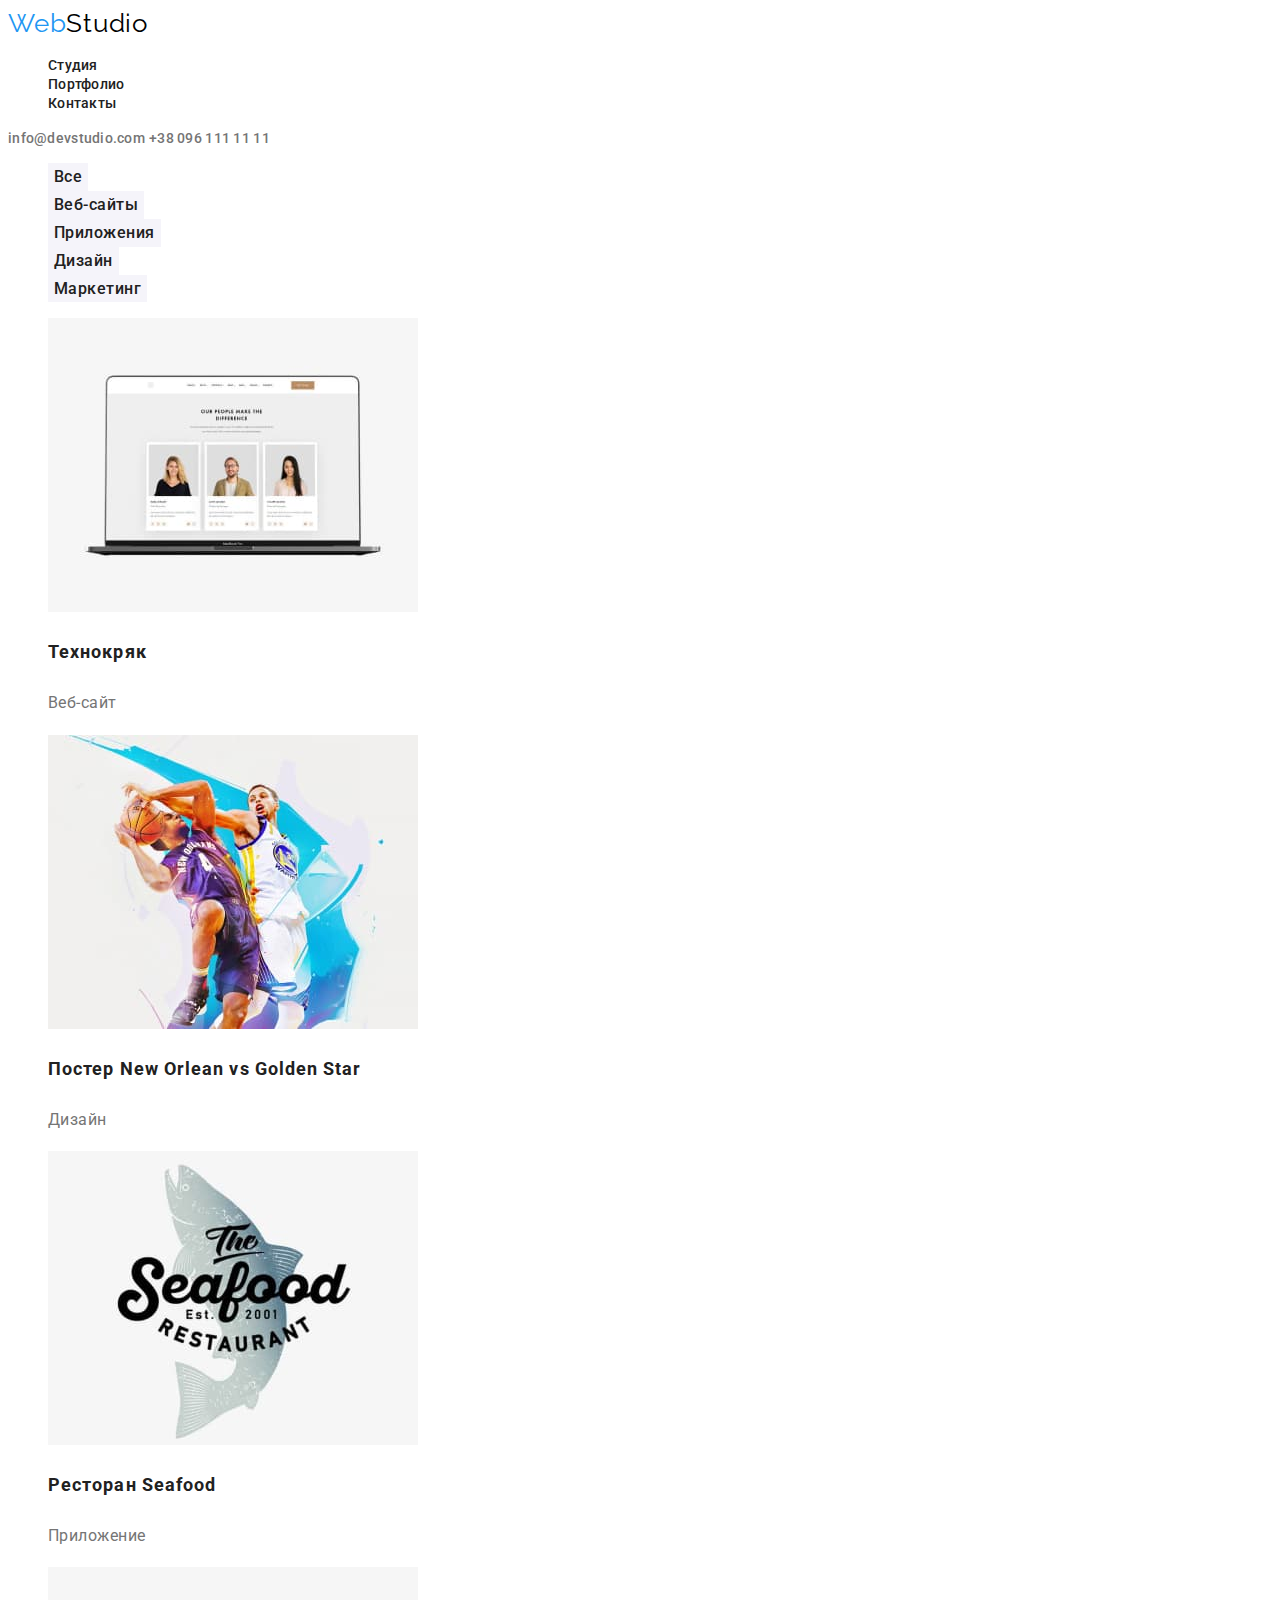
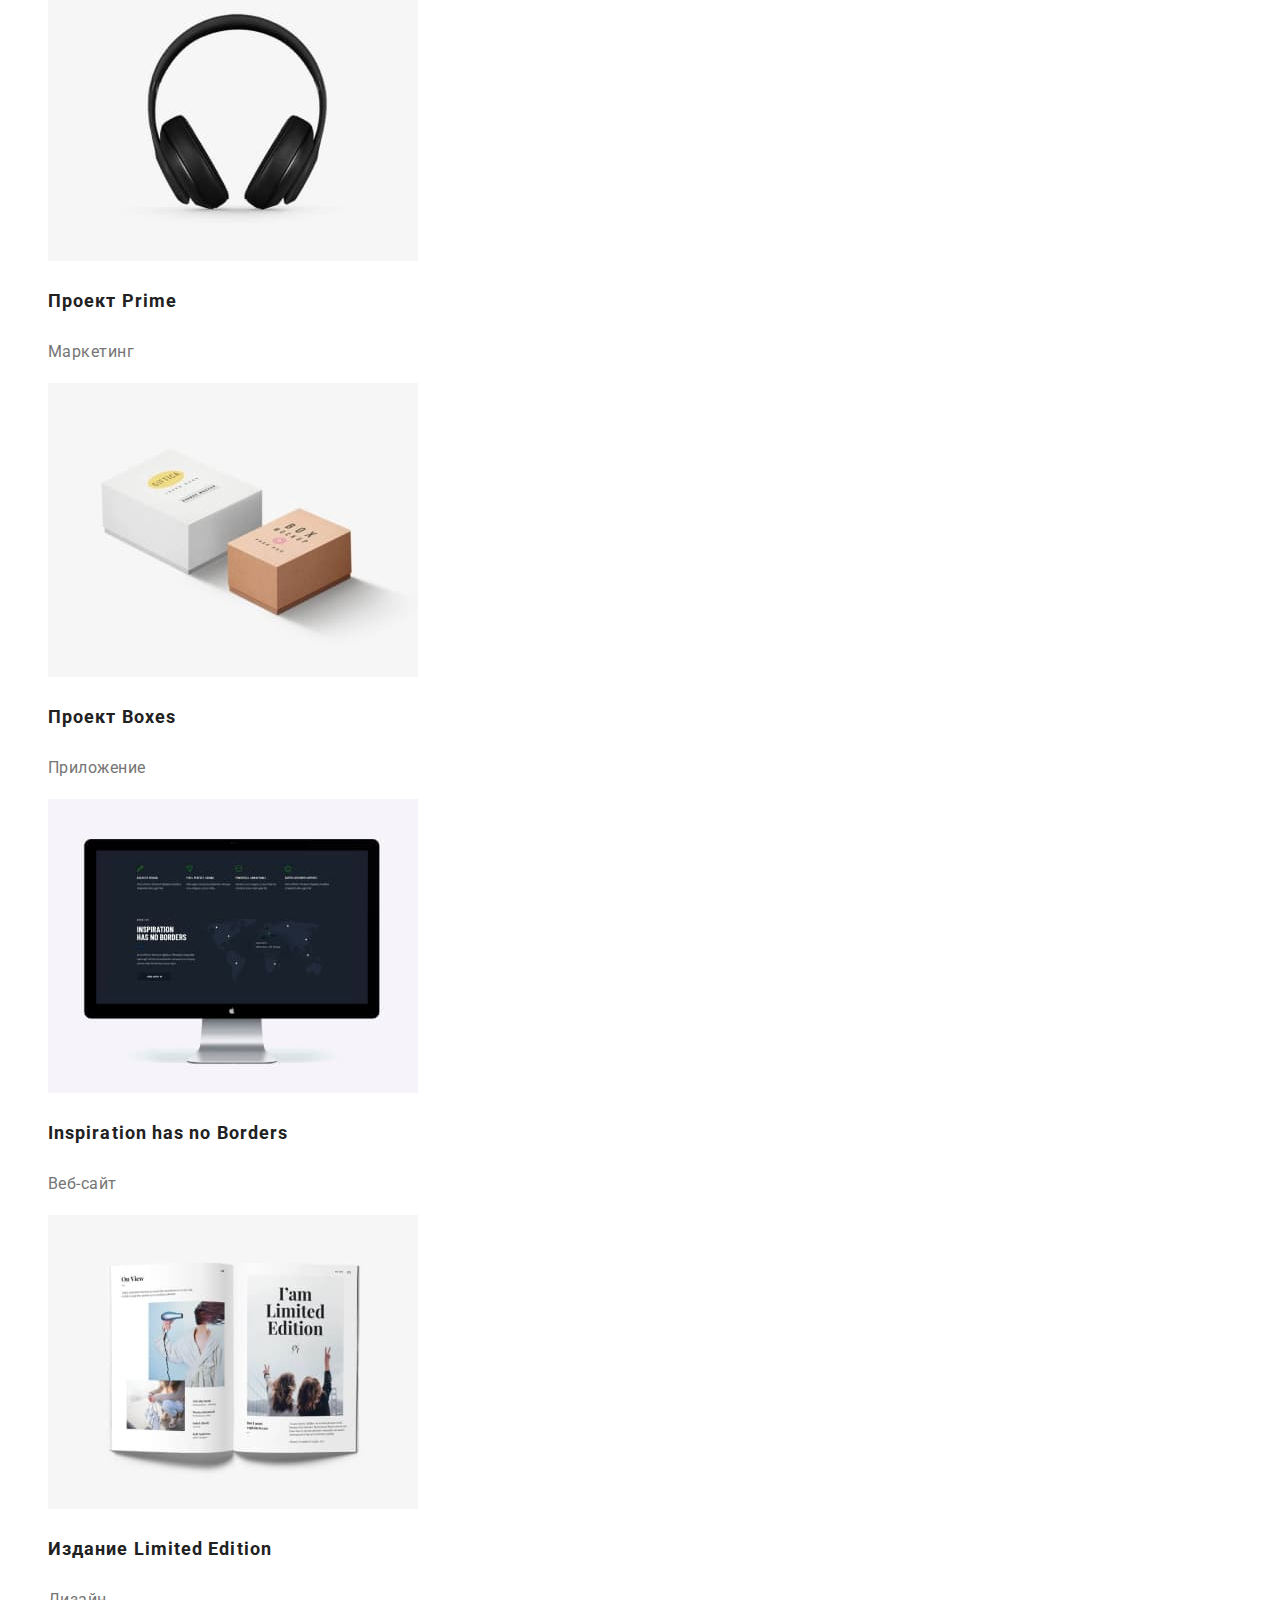
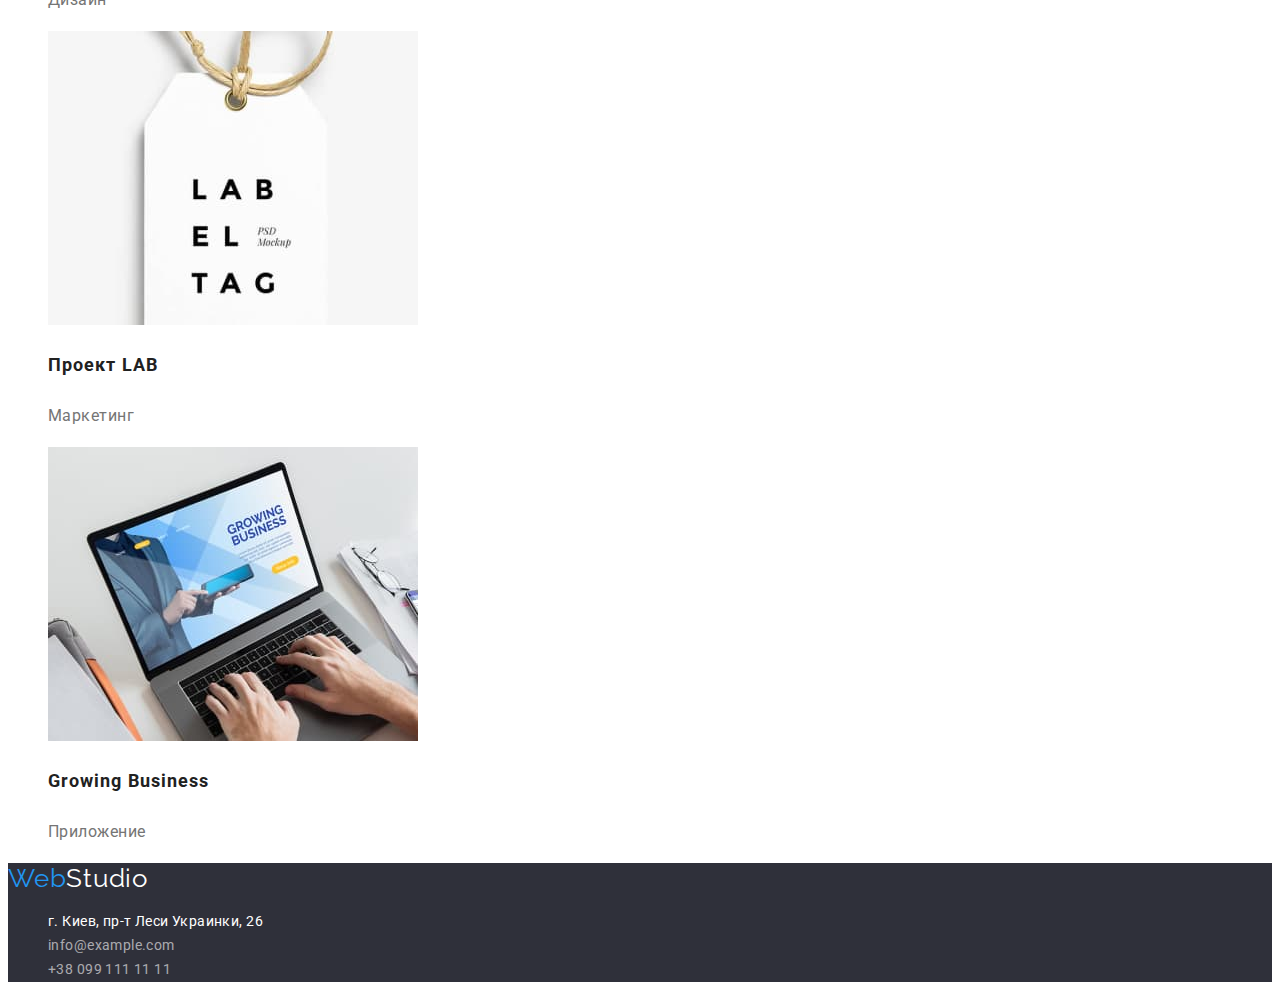
==== portfolio.html @ ba65e5e8 "створив репозіторій" ====
<!DOCTYPE html>
<html lang="ru">
    <head>
        <meta charset="UTF-8">
        <meta http-equiv="X-UA-Compatible" content="IE=edge">
        <meta name="viewport" content="width=device-width, initial-scale=1.0">
        <link rel="preconnect" href="https://fonts.googleapis.com">
        <link rel="preconnect" href="https://fonts.gstatic.com" crossorigin>
        <link href="https://fonts.googleapis.com/css2?family=Raleway:wght@700&family=Roboto:wght@400;500;700;900&display=swap"
            rel="stylesheet">
        <title>Document</title>
        <link rel="stylesheet" href="./css/styles.css">
    </head>
    <body>
        <!-- шапка сайта -->
        <header class="header">
            <a class="header-logo link" href="./index.html">
                <span class="logo-web logo">Web</span><span class="logo-studio logo">Studio</span></a>
            <nav class="header-nav">
                <ul class="header-list list">
                    <li class="header-item"><a href="./index.html" class="header-link link">Студия</a></li>
                    <li class="header-item"><a href="./portfolio.html" class="header-link link">Портфолио</a></li>
                    <li class="header-item"><a href="" class="header-link link">Контакты</a></li>
                </ul>
            </nav>
            <a href="mailto:info@devstudio.com" class="header-mail link">info@devstudio.com</a>
            <a href="tel:+380961111111" class="header-tel link">+38 096 111 11 11</a>
        </header>
        <main>
            <!-- список проектов -->
            <section class="projects">
                <h2 class="visually-hidden">наши проекты</h2>
                <ul class="projects-filters-list list">
                    <li class="projects-filters-item"><button class="projects-filters-btn" type="button">Все</button></li>
                    <li class="projects-filters-item"><button class="projects-filters-btn" type="button">Веб-сайты</button></li>
                    <li class="projects-filters-item"><button class="projects-filters-btn" type="button">Приложения</button></li>
                    <li class="projects-filters-item"><button class="projects-filters-btn" type="button">Дизайн</button></li>
                    <li class="projects-filters-item"><button class="projects-filters-btn" type="button">Маркетинг</button></li>
                </ul>
                <ul class="projects-works-list list">
                    <li class="projects-works-item">
                        <img src="./images/project1.jpg" alt="карточки сотрудников" width="370">
                        <h3 class="projects-works-title">Технокряк</h3>
                        <p class="projects-works-text">Веб-сайт</p>  
                    </li>
                    <li class="projects-works-item">
                        <img src="./images/project2.jpg" alt="баскетболисты" width="370">
                        <h3 class="projects-works-title">Постер New Orlean vs Golden Star</h3>
                        <p class="projects-works-text">Дизайн</p>
                    </li>
                    <li class="projects-works-item">
                        <img src="./images/project3.jpg" alt="логотип ресторана" width="370">
                        <h3 class="projects-works-title">Ресторан Seafood</h3>
                        <p class="projects-works-text">Приложение</p>
                    </li>
                    <li class="projects-works-item">
                        <img src="./images/project4.jpg" alt="наушники" width="370">
                        <h3 class="projects-works-title">Проект Prime</h3>
                        <p class="projects-works-text">Маркетинг</p>
                    </li>
                    <li class="projects-works-item">
                        <img src="./images/project5.jpg" alt="две коробки" width="370">
                        <h3 class="projects-works-title">Проект Boxes</h3>
                        <p class="projects-works-text">Приложение</p>
                    </li>
                    <li class="projects-works-item">
                        <img src="./images/project6.jpg" alt="компьютер с веб-страницей" width="370">
                        <h3 class="projects-works-title">Inspiration has no Borders</h3>
                        <p class="projects-works-text">Веб-сайт</p>
                    </li>
                    <li class="projects-works-item">
                        <img src="./images/project7.jpg" alt="открытая книга" width="370">
                        <h3 class="projects-works-title">Издание Limited Edition</h3>
                        <p class="projects-works-text">Дизайн</p>
                    </li>
                    <li class="projects-works-item">
                        <img src="./images/project8.jpg" alt="бирка с надписью" width="370">
                        <h3 class="projects-works-title">Проект LAB</h3>
                        <p class="projects-works-text">Маркетинг</p>
                    </li>
                    <li class="projects-works-item">
                        <img src="./images/project9.jpg" alt="работа на ноутбуке" width="370">
                        <h3 class="projects-works-title">Growing Business</h3>
                        <p class="projects-works-text">Приложение</p>
                    </li>
                </ul>
            </section>
        </main>

        <footer class="footer">
            <a class="footer-logo link" href="./index.html">
                <span class="logo-web logo">Web</span><span class="footer-studio logo">Studio</span></a>
            <address class="footer-adress">
                <ul class="footer-list list">
                    <li>
                        <a class="footer-map link" href="https://goo.gl/maps/XYfjbrA8sJzKYdKr6">г. Киев, пр-т Леси Украинки, 26</a>
                    </li>
                    <li>
                        <a class="footer-mail link" href="mailto:info@example.com">info@example.com</a>
                    </li>
                    <li>
                        <a class="footer-tel link" href="tel:+380991111111">+38 099 111 11 11</a>
                    </li>
                </ul>
            </address>
        </footer>
        
    </body>
</html>
---- css/styles.css ----
:root {
  --title-color: #212121;
  --first-btn-color: #FFFFFF;
  --second-btn-color: #212121;
  --accent-color: #2196F3;
  --logo-web-color: #2196F3;
  --logo-studio-color: #000000;
}
body {
  font-family: "Roboto", sans-serif;
  background-color: #FFFFFF;
  color: #757575;
}
.list {
  list-style: none;
}
.link {
  text-decoration: none;
}
.logo {
  font-family: 'Raleway',sans-serif;
  font-size: 26px;
  line-height: 1.19;
  letter-spacing: 0.03em;
}
.title {
  font-size: 36px;
  line-height: 1.17;
  letter-spacing: 0.03em;
  color: var(--title-color);
}

.visually-hidden {
  position: absolute;
  white-space: nowrap;
  width: 1px;
  height: 1px;
  overflow: hidden;
  border: 0;
  padding: 0;
  clip: rect(0 0 0 0);
  clip-path: inset(50%);
  margin: -1px;
}

/* -----header----- */

.logo-web {
    color: var(--logo-web-color);
}
.logo-studio {  
  color: var(--logo-studio-color);
}
.header-link {
  font-weight: 500;
  font-size: 14px;
  line-height: 1.14;
  letter-spacing: 0.02em;
   color: #212121;
}
  .header-link:hover,
  .header-link:focus {
    color: var(--accent-color);
  }
.header-tel {
  font-weight: 500;
  font-size: 14px;
  line-height: 1.14;
  letter-spacing: 0.02em;
  color: #757575;
}
  .header-tel:hover,
  .header-tel:focus {
    color: var(--accent-color);
  }
.header-mail {
  font-weight: 500;
  font-size: 14px;
  line-height: 1.14;
  letter-spacing: 0.02em;
  color: #757575;
}
  .header-mail:hover,
  .header-mail:focus {
    color: var(--accent-color);
  }

  /* -----hero----- */
.hero {
  background-color: #2F303A;
}
.hero-title {
  font-weight: 900;
  font-size: 44px;
  line-height: 1.36;
  letter-spacing: 0.06em;
  text-transform: uppercase;
  color: #FFFFFF;
}
.hero-btn {
  font-family: inherit;
  font-weight: 700;
  font-size: 16px;
  line-height: 1.88;
  color: var(--first-btn-color);
  background-color: #2196F3;
}
  .hero-btn:hover,
  .hero-btn:focus {
  background-color: #188CE8;
  cursor: pointer;
  }

/* -----advantage----- */
.advantage-subtitle {
  font-size: 14px;
  line-height: 1.14;
  letter-spacing: 0.03em;
  text-transform: uppercase;
  color: var(--title-color);
}
.advantage-text {
  font-size: 14px;
  line-height: 1.71;
  letter-spacing: 0.03em;
}

/* -----about----- */

/* -----our team----- */
.team {
  background-color: #F5F4FA;
}
.team-subtitle {
  font-weight: 500;
  font-size: 16px;
  line-height: 1.19;
  letter-spacing: 0.03em;
  color: var(--title-color);
}
.team-text {
  font-size: 16px;
  line-height: 1.19;
  letter-spacing: 0.03em;
}

/* -----footer----- */
.footer {
  background-color: #2F303A;
}
.footer-studio {
  color: #FFFFFF;
}
.footer-map {
  font-style: normal;
  font-size: 14px;
  line-height: 1.71;
  letter-spacing: 0.03em;
  color: #FFFFFF;
}
.footer-map:hover,
.footer-map:focus {
  color: var(--accent-color);
}
.footer-mail {
  font-style: normal;
  font-size: 14px;
  line-height: 1.71;
  letter-spacing: 0.03em;
  color: rgba(255, 255, 255, 0.6);
}
.footer-mail:hover,
.footer-mail:focus {
  color: var(--accent-color);
}
.footer-tel {
  font-style: normal;
  font-size: 14px;
  line-height: 1.71;
  letter-spacing: 0.03em;
  color: rgba(255, 255, 255, 0.6);
}
.footer-tel:hover,
.footer-tel:focus {
  color: var(--accent-color);
}

/* -----projects----- */
.projects-filters-btn {
  font-family: inherit;
  font-weight: 500;
  font-size: 16px;
  line-height: 1.62; 
  letter-spacing: 0.03em;
  color: var(--second-btn-color);
  background-color: #F5F4FA;
  cursor: pointer;
  border:none;
}
.projects-filters-btn:hover,
.projects-filters-btn:focus {
  color: #FFFFFF;
  background-color: #2196F3;
}
.projects-works-title {
  font-size: 18px;
  line-height: 2.00;
  letter-spacing: 0.06em;
  color: var(--title-color);
}
.projects-works-text {
  font-size: 16px;
  line-height: 1.88;
  letter-spacing: 0.03em;
  }
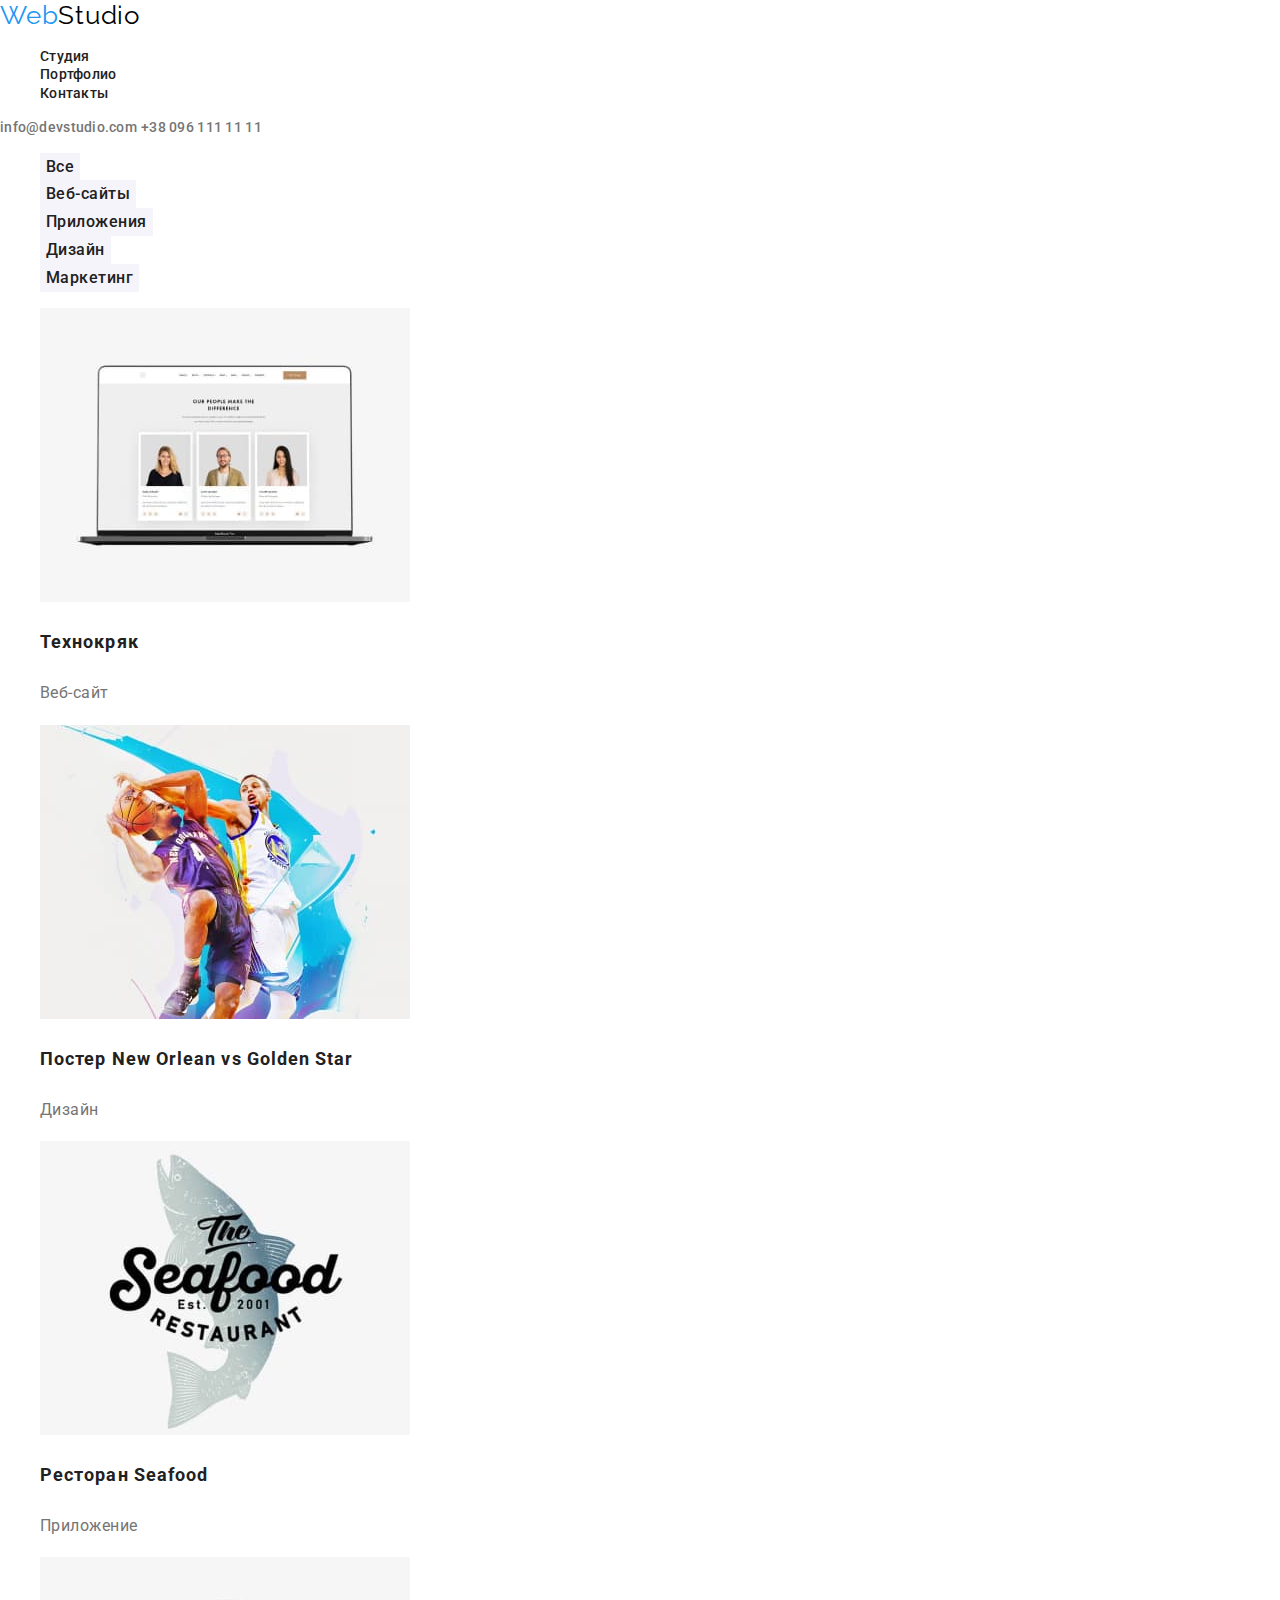
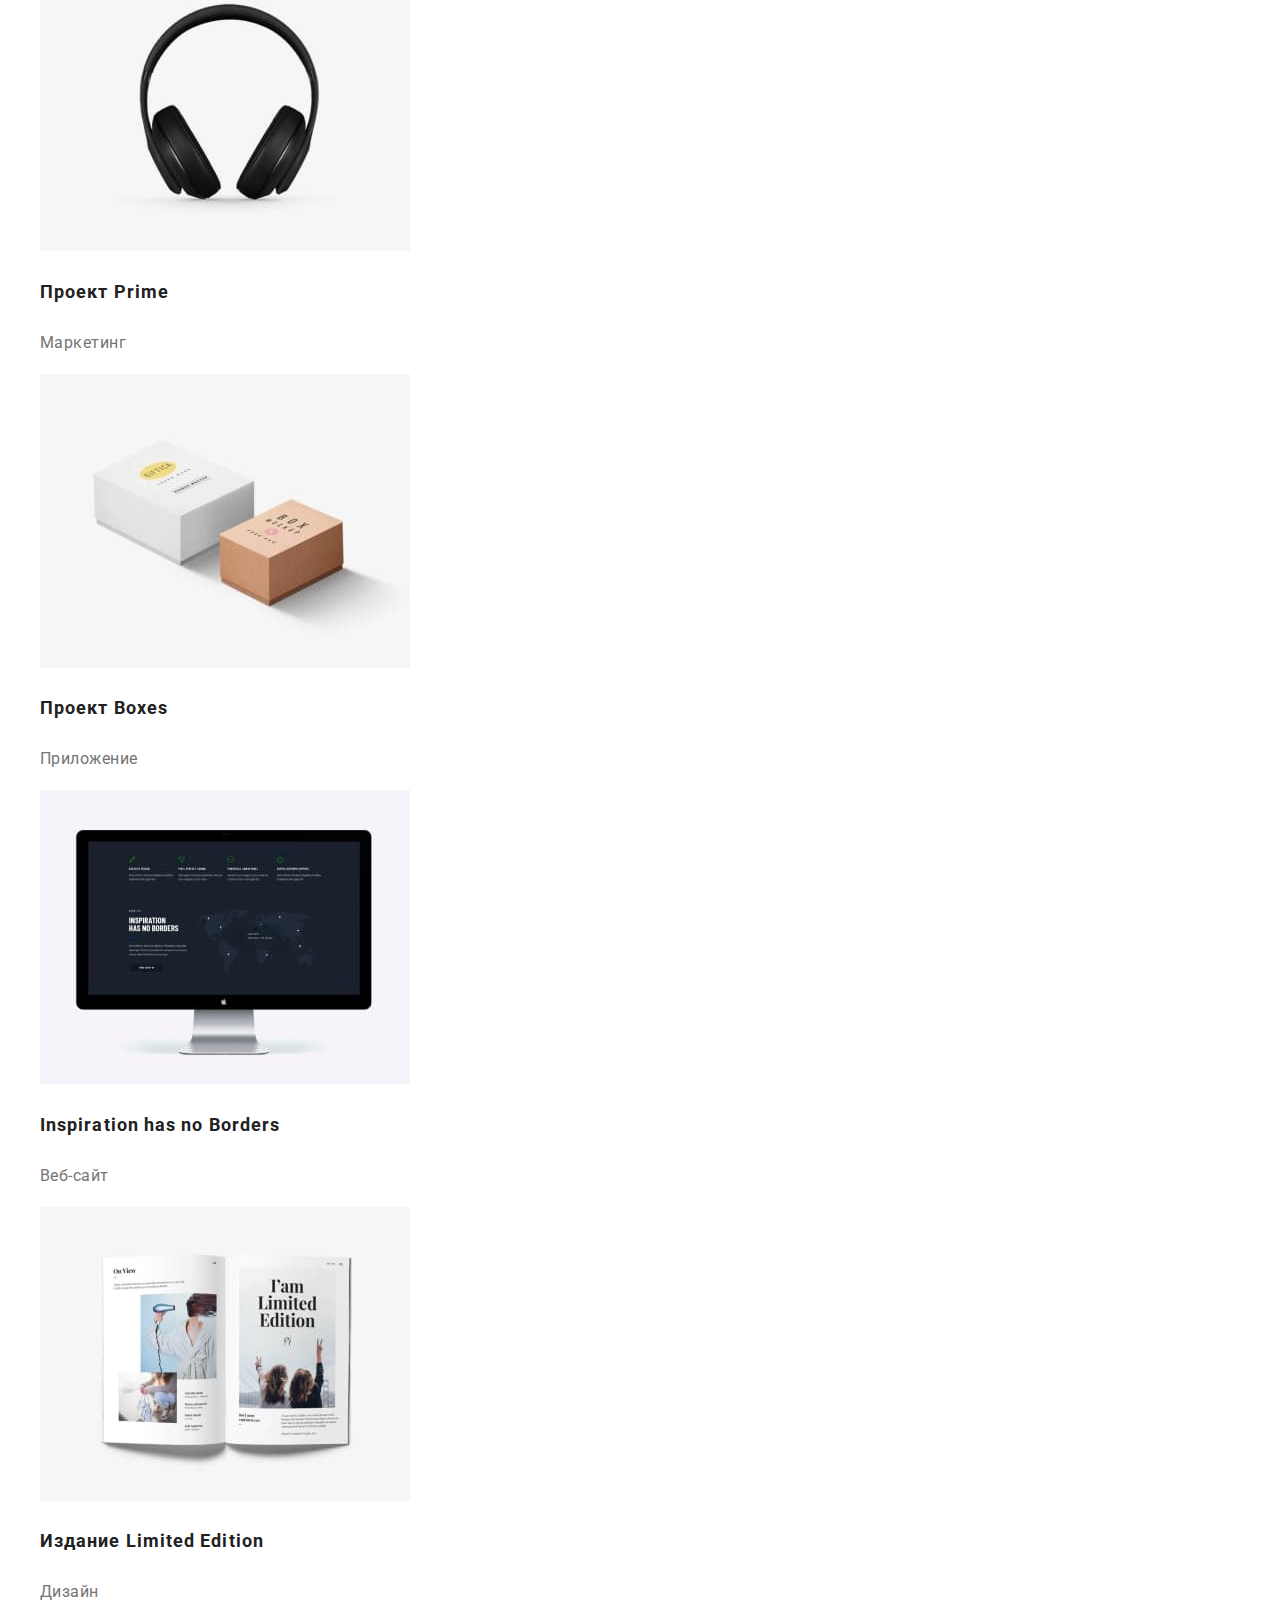
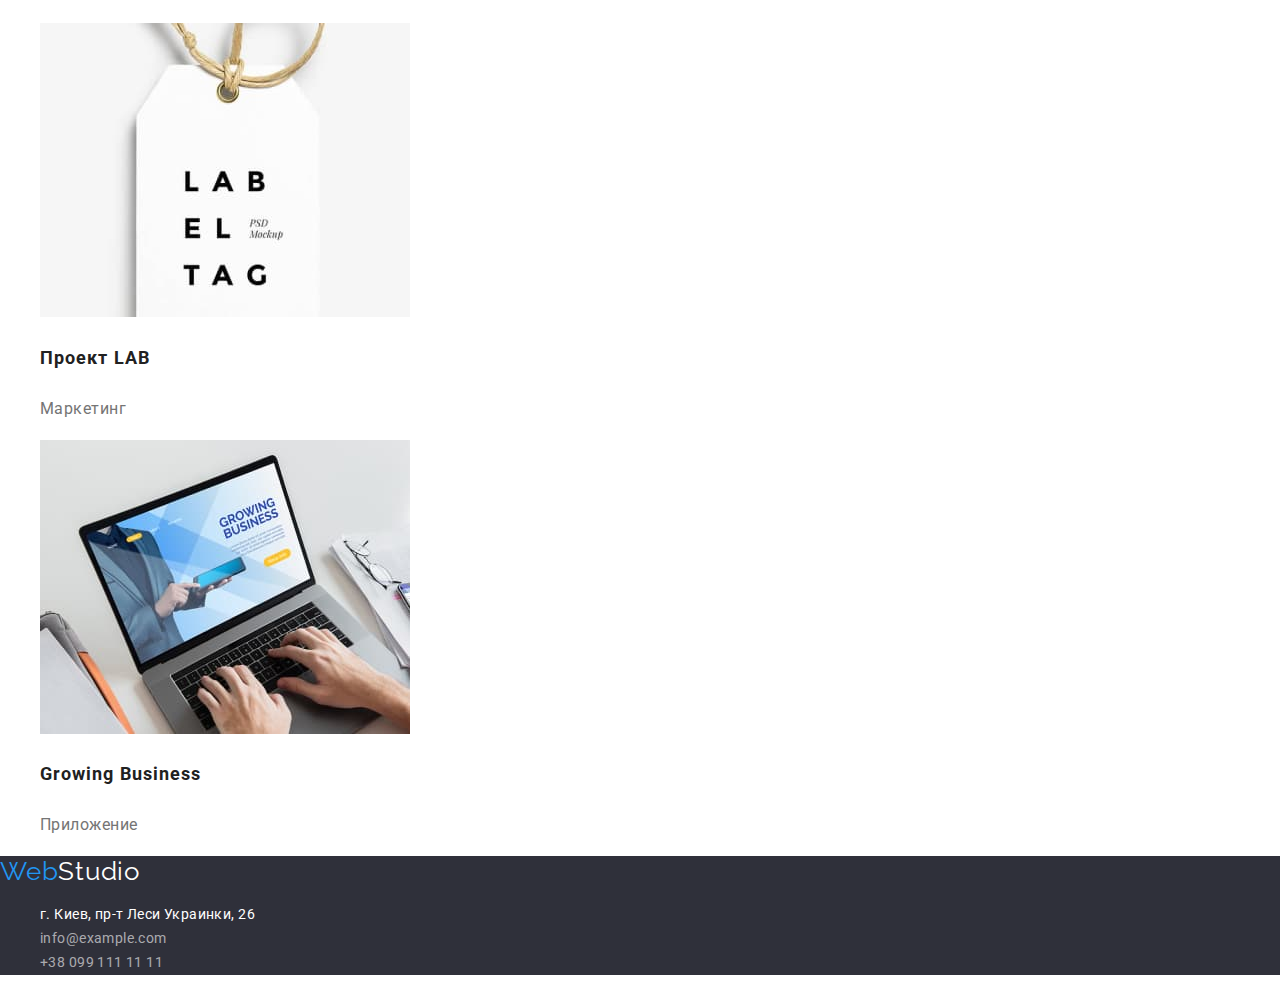
==== commit be2f6901: "підключив modern-normalize" ====
--- a/portfolio.html
+++ b/portfolio.html
@@ -9,6 +9,7 @@
         <link href="https://fonts.googleapis.com/css2?family=Raleway:wght@700&family=Roboto:wght@400;500;700;900&display=swap"
             rel="stylesheet">
         <title>Document</title>
+        <link rel="stylesheet" href="https://cdnjs.cloudflare.com/ajax/libs/modern-normalize/1.1.0/modern-normalize.min.css">
         <link rel="stylesheet" href="./css/styles.css">
     </head>
     <body>
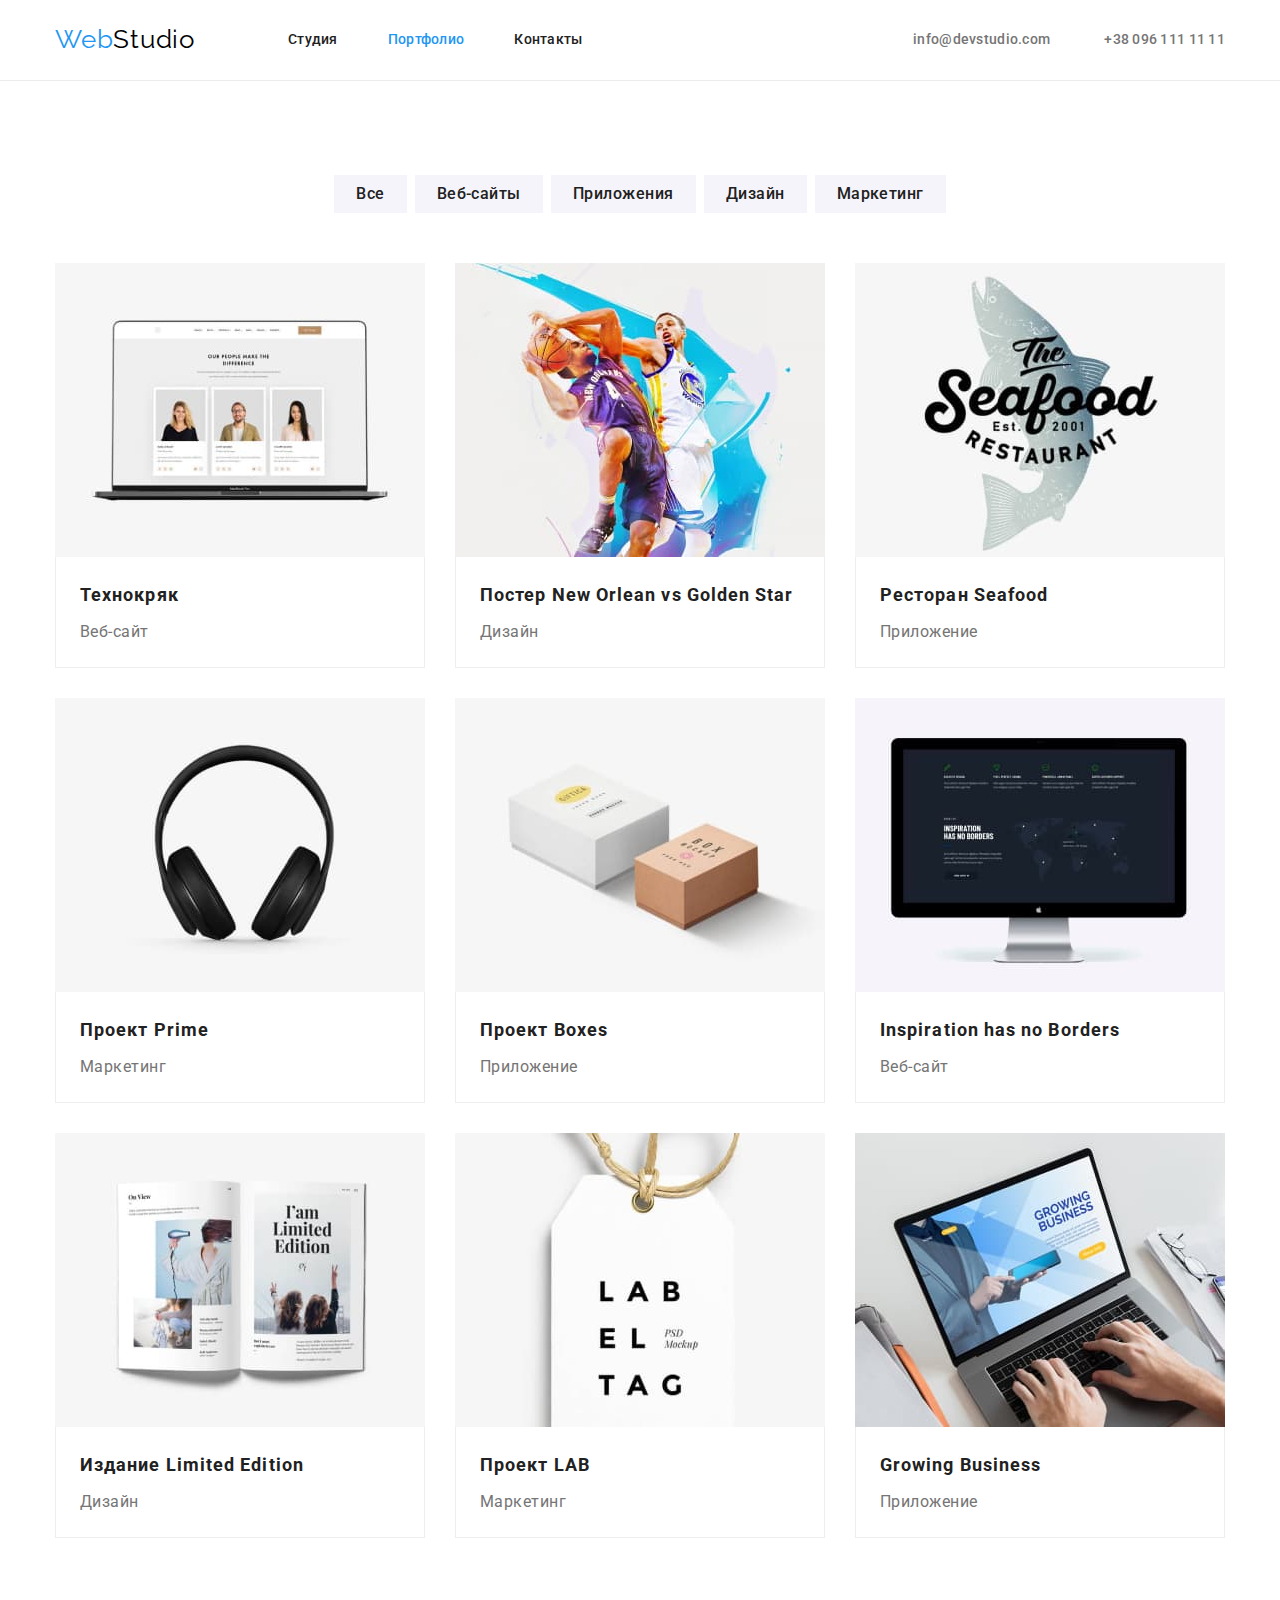
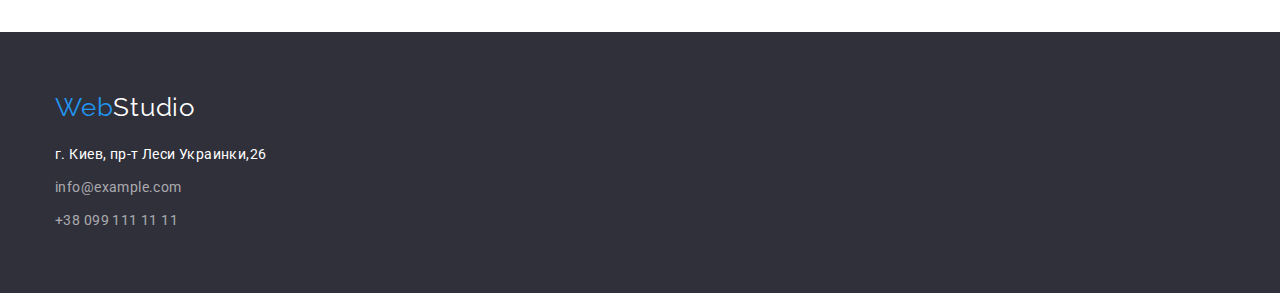
==== commit 6f2c18e4: "закінчив hw-03" ====
--- a/portfolio.html
+++ b/portfolio.html
@@ -15,95 +15,159 @@
     <body>
         <!-- шапка сайта -->
         <header class="header">
-            <a class="header-logo link" href="./index.html">
-                <span class="logo-web logo">Web</span><span class="logo-studio logo">Studio</span></a>
-            <nav class="header-nav">
-                <ul class="header-list list">
-                    <li class="header-item"><a href="./index.html" class="header-link link">Студия</a></li>
-                    <li class="header-item"><a href="./portfolio.html" class="header-link link">Портфолио</a></li>
-                    <li class="header-item"><a href="" class="header-link link">Контакты</a></li>
-                </ul>
-            </nav>
-            <a href="mailto:info@devstudio.com" class="header-mail link">info@devstudio.com</a>
-            <a href="tel:+380961111111" class="header-tel link">+38 096 111 11 11</a>
+            <div class="container">
+                <a class="header-logo link" href="./index.html">
+                    <span class="logo-web logo">Web</span><span class="logo-studio logo">Studio</span></a>
+                <nav class="header-nav">
+                    <ul class="header-list list">
+                        <li class="header-item"><a href="./index.html" class="header-link link">Студия</a></li>
+                        <li class="header-item"><a href="./portfolio.html" class="header-link link current">Портфолио</a></li>
+                        <li class="header-item"><a href="" class="header-link link">Контакты</a></li>
+                    </ul>
+                </nav>
+                <div class="header-connect">
+                    <a href="mailto:info@devstudio.com" class="header-mail link">info@devstudio.com</a>
+                    <a href="tel:+380961111111" class="header-tel link">+38 096 111 11 11</a>
+                </div>
+            </div>
         </header>
         <main>
             <!-- список проектов -->
             <section class="projects">
-                <h2 class="visually-hidden">наши проекты</h2>
-                <ul class="projects-filters-list list">
-                    <li class="projects-filters-item"><button class="projects-filters-btn" type="button">Все</button></li>
-                    <li class="projects-filters-item"><button class="projects-filters-btn" type="button">Веб-сайты</button></li>
-                    <li class="projects-filters-item"><button class="projects-filters-btn" type="button">Приложения</button></li>
-                    <li class="projects-filters-item"><button class="projects-filters-btn" type="button">Дизайн</button></li>
-                    <li class="projects-filters-item"><button class="projects-filters-btn" type="button">Маркетинг</button></li>
-                </ul>
-                <ul class="projects-works-list list">
-                    <li class="projects-works-item">
-                        <img src="./images/project1.jpg" alt="карточки сотрудников" width="370">
-                        <h3 class="projects-works-title">Технокряк</h3>
-                        <p class="projects-works-text">Веб-сайт</p>  
-                    </li>
-                    <li class="projects-works-item">
-                        <img src="./images/project2.jpg" alt="баскетболисты" width="370">
-                        <h3 class="projects-works-title">Постер New Orlean vs Golden Star</h3>
-                        <p class="projects-works-text">Дизайн</p>
-                    </li>
-                    <li class="projects-works-item">
-                        <img src="./images/project3.jpg" alt="логотип ресторана" width="370">
-                        <h3 class="projects-works-title">Ресторан Seafood</h3>
-                        <p class="projects-works-text">Приложение</p>
-                    </li>
-                    <li class="projects-works-item">
-                        <img src="./images/project4.jpg" alt="наушники" width="370">
-                        <h3 class="projects-works-title">Проект Prime</h3>
-                        <p class="projects-works-text">Маркетинг</p>
-                    </li>
-                    <li class="projects-works-item">
-                        <img src="./images/project5.jpg" alt="две коробки" width="370">
-                        <h3 class="projects-works-title">Проект Boxes</h3>
-                        <p class="projects-works-text">Приложение</p>
-                    </li>
-                    <li class="projects-works-item">
-                        <img src="./images/project6.jpg" alt="компьютер с веб-страницей" width="370">
-                        <h3 class="projects-works-title">Inspiration has no Borders</h3>
-                        <p class="projects-works-text">Веб-сайт</p>
-                    </li>
-                    <li class="projects-works-item">
-                        <img src="./images/project7.jpg" alt="открытая книга" width="370">
-                        <h3 class="projects-works-title">Издание Limited Edition</h3>
-                        <p class="projects-works-text">Дизайн</p>
-                    </li>
-                    <li class="projects-works-item">
-                        <img src="./images/project8.jpg" alt="бирка с надписью" width="370">
-                        <h3 class="projects-works-title">Проект LAB</h3>
-                        <p class="projects-works-text">Маркетинг</p>
-                    </li>
-                    <li class="projects-works-item">
-                        <img src="./images/project9.jpg" alt="работа на ноутбуке" width="370">
-                        <h3 class="projects-works-title">Growing Business</h3>
-                        <p class="projects-works-text">Приложение</p>
-                    </li>
-                </ul>
+                <div class="container">
+                    <h2 class="visually-hidden">наши проекты</h2>
+                    <ul class="projects-filters-list list">
+                        <li class="projects-filters-item"><button class="projects-filters-btn" type="button">Все</button></li>
+                        <li class="projects-filters-item"><button class="projects-filters-btn" type="button">Веб-сайты</button></li>
+                        <li class="projects-filters-item"><button class="projects-filters-btn" type="button">Приложения</button></li>
+                        <li class="projects-filters-item"><button class="projects-filters-btn" type="button">Дизайн</button></li>
+                        <li class="projects-filters-item"><button class="projects-filters-btn" type="button">Маркетинг</button></li>
+                    </ul>
+                    <ul class="projects-works-list list">
+                        <li class="projects-works-item">
+                            <article class="card">
+                                <div class="card-thumb">
+                                    <img src="./images/project1.jpg" alt="карточки сотрудников" width="370">
+                                </div>
+                                <div class="card-content">
+                                    <h3 class="projects-works-title">Технокряк</h3>
+                                    <p class="projects-works-text">Веб-сайт</p>
+                                </div>
+                            </article>
+                        </li>
+                        <li class="projects-works-item">
+                            <article class="card">
+                                <div class="card-thumb">
+                                    <img src="./images/project2.jpg" alt="баскетболисты" width="370">
+                                </div>
+                                <div class="card-content">
+                                    <h3 class="projects-works-title">Постер New Orlean vs Golden Star</h3>
+                                    <p class="projects-works-text">Дизайн</p>
+                                </div>    
+                            </article>
+                        </li>
+                        <li class="projects-works-item">
+                            <article class="card">
+                                <div class="card-thumb">
+                                    <img src="./images/project3.jpg" alt="логотип ресторана" width="370">
+                                </div>
+                                <div class="card-content">
+                                    <h3 class="projects-works-title">Ресторан Seafood</h3>
+                                    <p class="projects-works-text">Приложение</p>
+                                </div>    
+                            </article>
+                        </li>
+                        <li class="projects-works-item">
+                            <article class="card">
+                                <div class="card-thumb">
+                                    <img src="./images/project4.jpg" alt="наушники" width="370">
+                                </div>
+                                <div class="card-content">
+                                    <h3 class="projects-works-title">Проект Prime</h3>
+                                    <p class="projects-works-text">Маркетинг</p>
+                                </div>    
+                            </article>
+                        </li>
+                        <li class="projects-works-item">
+                            <article class="card">
+                                <div class="card-thumb">
+                                    <img src="./images/project5.jpg" alt="две коробки" width="370">
+                                </div>
+                                <div class="card-content">
+                                    <h3 class="projects-works-title">Проект Boxes</h3>
+                                    <p class="projects-works-text">Приложение</p>
+                                </div>    
+                            </article>
+                        </li>
+                        <li class="projects-works-item">
+                            <article class="card">
+                                <div class="card-thumb">
+                                    <img src="./images/project6.jpg" alt="компьютер с веб-страницей" width="370">
+                                </div>
+                                <div class="card-content">
+                                    <h3 class="projects-works-title">Inspiration has no Borders</h3>
+                                    <p class="projects-works-text">Веб-сайт</p>
+                                </div>    
+                            </article>
+                        </li>
+                        <li class="projects-works-item">
+                            <article class="card">
+                                <div class="card-thumb">
+                                    <img src="./images/project7.jpg" alt="открытая книга" width="370">
+                                </div>
+                                <div class="card-content">
+                                    <h3 class="projects-works-title">Издание Limited Edition</h3>
+                                    <p class="projects-works-text">Дизайн</p>
+                                </div>    
+                            </article>
+                        </li>
+                        <li class="projects-works-item">
+                            <article class="card">
+                                <div class="card-thumb">
+                                    <img src="./images/project8.jpg" alt="бирка с надписью" width="370">
+                                </div>
+                                <div class="card-content">
+                                    <h3 class="projects-works-title">Проект LAB</h3>
+                                    <p class="projects-works-text">Маркетинг</p>
+                                </div>    
+                            </article>
+                        </li>
+                        <li class="projects-works-item">
+                            <article class="card">
+                                <div class="card-thumb">
+                                    <img src="./images/project9.jpg" alt="работа на ноутбуке" width="370">
+                                </div>
+                                <div class="card-content">
+                                    <h3 class="projects-works-title">Growing Business</h3>
+                                    <p class="projects-works-text">Приложение</p>
+                                </div>
+                            </article>
+                        </li>
+                    </ul>
+                </div>
             </section>
         </main>
 
+        <!-- секція footer -->
         <footer class="footer">
-            <a class="footer-logo link" href="./index.html">
-                <span class="logo-web logo">Web</span><span class="footer-studio logo">Studio</span></a>
+            <div class="container">
+                <a class="footer-logo link" href="./index.html">
+                    <span class="logo-web logo">Web</span><span class="footer-studio logo">Studio</span></a>
             <address class="footer-adress">
                 <ul class="footer-list list">
-                    <li>
-                        <a class="footer-map link" href="https://goo.gl/maps/XYfjbrA8sJzKYdKr6">г. Киев, пр-т Леси Украинки, 26</a>
+                    <li class="footer-item">
+                        <a class="footer-map link" href="https://goo.gl/maps/XYfjbrA8sJzKYdKr6">г. Киев, пр-т Леси
+                                Украинки,26</a>
                     </li>
-                    <li>
+                    <li class="footer-item">
                         <a class="footer-mail link" href="mailto:info@example.com">info@example.com</a>
                     </li>
-                    <li>
+                    <li class="footer-item">
                         <a class="footer-tel link" href="tel:+380991111111">+38 099 111 11 11</a>
                     </li>
                 </ul>
             </address>
+            </div>
         </footer>
         
     </body>
--- a/css/styles.css
+++ b/css/styles.css
@@ -5,6 +5,22 @@
   --accent-color: #2196F3;
   --logo-web-color: #2196F3;
   --logo-studio-color: #000000;
+  --typical-padding-gap: 94px;
+  --typical-margin-gap: 30px;
+  --card-shadow: 0px 1px 3px rgba(0, 0, 0, 0.12),
+  0px 1px 1px rgba(0, 0, 0, 0.14),
+  0px 2px 1px rgba(0, 0, 0, 0.2);
+}
+p, h1, h2, h3, h4, h5, h6 {
+  margin: 0;
+}
+ul, ol {
+  margin: 0;
+  padding-left: 0;
+}
+img {
+  display: block;
+  max-width: 100%;
 }
 body {
   font-family: "Roboto", sans-serif;
@@ -16,6 +32,13 @@
 }
 .link {
   text-decoration: none;
+}
+.container {
+  width: 1200px;
+  padding-left: 15px;
+  padding-right: 15px;
+  margin: 0 auto;
+  /* outline: 2px solid red; */
 }
 .logo {
   font-family: 'Raleway',sans-serif;
@@ -45,11 +68,26 @@
 
 /* -----header----- */
 
+.header {
+  padding-top: 24px;
+  padding-bottom: 25px;
+  border-bottom: 1px solid #ECECEC;
+}
+.header .container {
+  display: flex;
+  align-items: center;
+}
+.header-logo {
+  margin-right: 93px;
+}
 .logo-web {
     color: var(--logo-web-color);
 }
 .logo-studio {  
   color: var(--logo-studio-color);
+}
+.header-list {
+  display: flex;
 }
 .header-link {
   font-weight: 500;
@@ -62,12 +100,20 @@
   .header-link:focus {
     color: var(--accent-color);
   }
+  .header-link.current {
+    color: var(--accent-color);
+  }
+
+  .header-item:not(:last-child) {
+    margin-right: 50px;
+  }
 .header-tel {
   font-weight: 500;
   font-size: 14px;
   line-height: 1.14;
   letter-spacing: 0.02em;
   color: #757575;
+  margin-left: 50px;
 }
   .header-tel:hover,
   .header-tel:focus {
@@ -84,18 +130,27 @@
   .header-mail:focus {
     color: var(--accent-color);
   }
+ .header-connect {
+   margin-left: auto;
+ }
 
   /* -----hero----- */
+
 .hero {
   background-color: #2F303A;
+  padding-top: 200px;
+  padding-bottom: 200px;
 }
 .hero-title {
   font-weight: 900;
   font-size: 44px;
   line-height: 1.36;
+  text-align: center;
   letter-spacing: 0.06em;
   text-transform: uppercase;
   color: #FFFFFF;
+  max-width: 696px;
+  margin: 0 auto 30px auto;  
 }
 .hero-btn {
   font-family: inherit;
@@ -104,59 +159,128 @@
   line-height: 1.88;
   color: var(--first-btn-color);
   background-color: #2196F3;
+  box-shadow: 0px 4px 4px rgba(0, 0, 0, 0.15);
+  border-radius: 4px;
+  display: block;
+  padding: 10px 32px;
+  margin: 0 auto;
+  
+}
 }
   .hero-btn:hover,
   .hero-btn:focus {
   background-color: #188CE8;
   cursor: pointer;
   }
+  
 
 /* -----advantage----- */
+
+.advantage {
+  padding-top: var(--typical-padding-gap);
+  padding-bottom: var(--typical-padding-gap);
+}
+.advantage-list {
+  display: flex;
+} 
+.advantage-item:not(:last-child) {
+  margin-right: var(--typical-margin-gap);
+}
 .advantage-subtitle {
   font-size: 14px;
   line-height: 1.14;
   letter-spacing: 0.03em;
   text-transform: uppercase;
   color: var(--title-color);
+  margin-bottom: 10px;
 }
 .advantage-text {
   font-size: 14px;
   line-height: 1.71;
   letter-spacing: 0.03em;
+  width: 270px;
 }
 
 /* -----about----- */
 
+.about-title {
+  text-align: center;
+  margin-bottom: 50px;
+}
+.about {
+  padding-bottom: var(--typical-padding-gap);
+}
+.about-list {
+  display: flex;
+}
+.about-item:not(:last-child) {
+  margin-right: var(--typical-margin-gap);
+}
+
 /* -----our team----- */
+
 .team {
   background-color: #F5F4FA;
+  padding-top: var(--typical-padding-gap);
+  padding-bottom: var(--typical-padding-gap);
+}
+.team-title {
+  text-align: center;
+  margin-bottom: 50px;
+}
+.team-list {
+  display: flex;
+}
+.team-item {
+  background: #FFFFFF;
+  box-shadow: var(--card-shadow);
+  border-radius: 0px 0px 4px 4px;
+}
+.team-item:not(:last-child) {
+  margin-right: var(--typical-margin-gap);
 }
 .team-subtitle {
   font-weight: 500;
   font-size: 16px;
   line-height: 1.19;
   letter-spacing: 0.03em;
+  text-align: center;
   color: var(--title-color);
+  margin-top: 30px;
+  margin-bottom: 10px;
 }
 .team-text {
   font-size: 16px;
   line-height: 1.19;
   letter-spacing: 0.03em;
+  text-align: center;
+  padding-bottom: 30px;
 }
 
 /* -----footer----- */
+
 .footer {
   background-color: #2F303A;
+  padding-top: 60px;
+  padding-bottom: 60px;
+}
+.footer-logo {
+  display: inline-block;
+  margin-bottom: 20px;
 }
 .footer-studio {
   color: #FFFFFF;
 }
+.footer-item:not(:last-child) {
+  margin-bottom: 9px;
+}
 .footer-map {
   font-style: normal;
   font-size: 14px;
   line-height: 1.71;
   letter-spacing: 0.03em;
   color: #FFFFFF;
+  /* margin-bottom: 9px; */
 }
 .footer-map:hover,
 .footer-map:focus {
@@ -186,6 +310,19 @@
 }
 
 /* -----projects----- */
+
+.projects {
+  padding-top: var(--typical-padding-gap);
+  padding-bottom: var(--typical-padding-gap);
+}
+.projects-filters-list {
+  margin-bottom: 50px;
+  display: flex;
+  justify-content: center;
+}
+.projects-filters-item:not(:last-child) {
+margin-right: 8px;
+}
 .projects-filters-btn {
   font-family: inherit;
   font-weight: 500;
@@ -196,20 +333,39 @@
   background-color: #F5F4FA;
   cursor: pointer;
   border:none;
+  padding: 6px 22px;
 }
 .projects-filters-btn:hover,
 .projects-filters-btn:focus {
   color: #FFFFFF;
   background-color: #2196F3;
+}
+.projects-works-list {
+  display: flex;
+  flex-wrap: wrap;
+  margin-left: calc(-1 * var(--typical-margin-gap));
+  margin-top: calc(-1 * var(--typical-margin-gap));
+}
+.projects-works-item {
+  flex-basis: calc(100% / 3 - var(--typical-margin-gap));
+  margin-left: var(--typical-margin-gap);
+  margin-top: var(--typical-margin-gap);
 }
 .projects-works-title {
   font-size: 18px;
   line-height: 2.00;
   letter-spacing: 0.06em;
   color: var(--title-color);
+  margin-bottom: 4px;
 }
 .projects-works-text {
   font-size: 16px;
   line-height: 1.88;
   letter-spacing: 0.03em;
   }
+  .card-content {
+    padding: 20px 24px;
+    border-right: 1px solid #EEEEEE;
+    border-bottom: 1px solid #EEEEEE;
+    border-left: 1px solid #EEEEEE;
+  }
